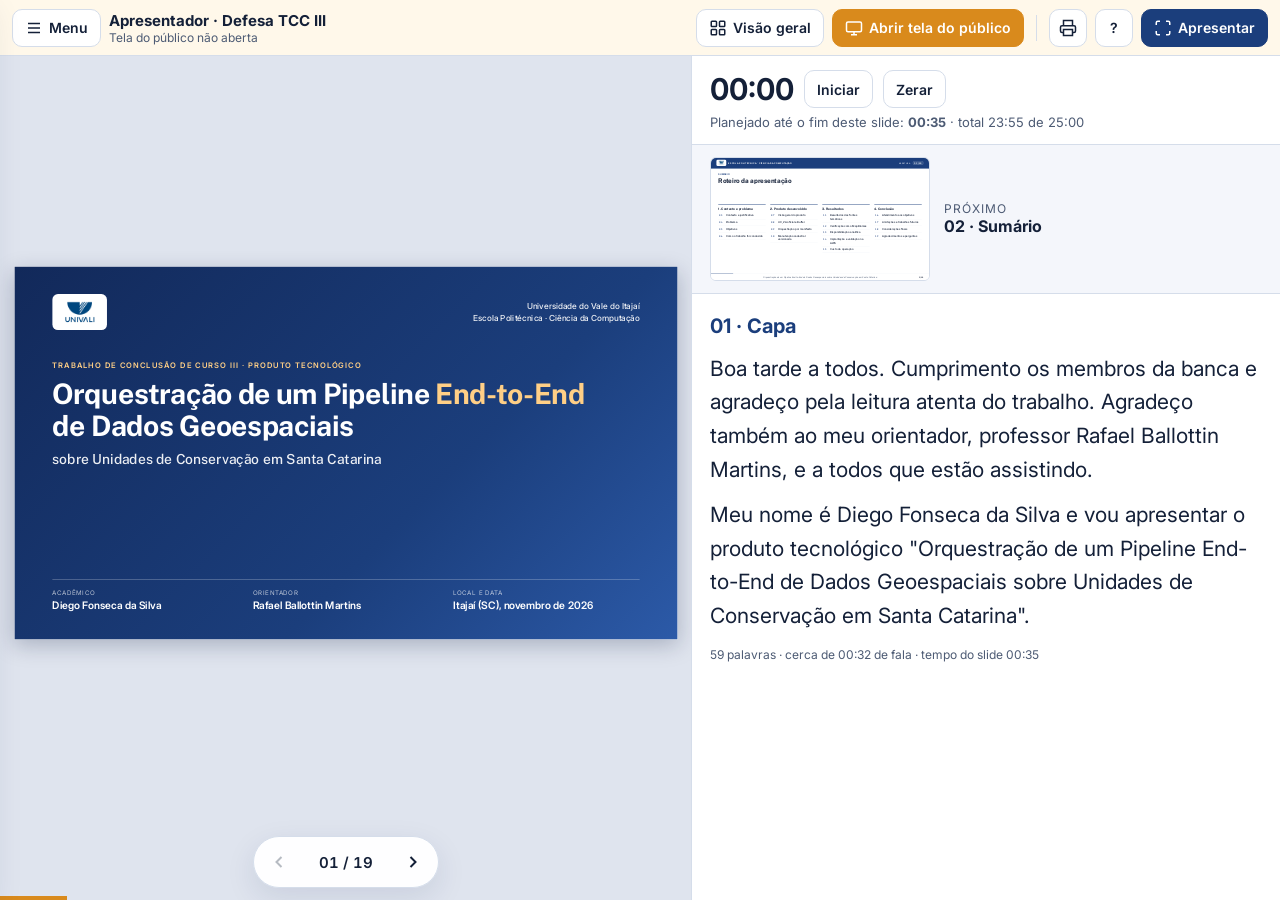
==== apresentador/index.html @ 40470128 "feat: apresentação da defesa do TCC III em HTML - 19 slides em prancheta 16:9 escalável, com menu, s" ====
<!doctype html>
<html lang="pt-BR">
<head>
<meta charset="utf-8">
<base href="../">
<meta name="robots" content="noindex, nofollow">
<meta name="viewport" content="width=device-width, initial-scale=1">
<title>[Apresentador] Defesa TCC III</title>
<link rel="icon" href="assets/img/univali-logo.png">
<link rel="preconnect" href="https://fonts.googleapis.com">
<link rel="preconnect" href="https://fonts.gstatic.com" crossorigin>
<link href="https://fonts.googleapis.com/css2?family=Inter:wght@400;500;600;700&family=JetBrains+Mono:wght@400;500;600&family=Public+Sans:wght@500;600;650;700&display=swap" rel="stylesheet">
<link rel="stylesheet" href="assets/css/deck.css?v=20261123f">
</head>
<body data-mode="presenter">

<!-- ============================== BARRA SUPERIOR ============================== -->
<header class="ui-bar" id="uiBar">
  <button class="ui-btn" id="btnMenu" aria-label="Abrir menu de slides" title="Menu (M)">
    <svg viewBox="0 0 24 24" fill="none" stroke="currentColor" stroke-width="2"><path d="M4 6h16M4 12h16M4 18h16"/></svg><span class="lbl">Menu</span>
  </button>
  <div class="brand">
    <div><b>Apresentador · Defesa TCC III</b><small id="syncState" class="sync">Tela do público não aberta</small></div>
  </div>
  <button class="ui-btn" id="btnGrid" aria-pressed="false" title="Visão geral (G)">
    <svg viewBox="0 0 24 24" fill="none" stroke="currentColor" stroke-width="2"><rect x="3" y="3" width="7" height="7" rx="1"/><rect x="14" y="3" width="7" height="7" rx="1"/><rect x="3" y="14" width="7" height="7" rx="1"/><rect x="14" y="14" width="7" height="7" rx="1"/></svg><span class="lbl">Visão geral</span>
  </button>
  <button class="ui-btn" id="btnAudience" title="Abrir a tela do público em outra janela (O)" style="background:var(--amber);color:#fff;border-color:var(--amber)">
    <svg viewBox="0 0 24 24" fill="none" stroke="currentColor" stroke-width="2"><rect x="2" y="4" width="20" height="13" rx="2"/><path d="M8 21h8M12 17v4"/></svg><span class="lbl">Abrir tela do público</span>
  </button>
  <span class="ui-sep"></span>
  <button class="ui-btn icon hide-sm" id="btnPrint" title="Imprimir ou salvar em PDF">
    <svg viewBox="0 0 24 24" fill="none" stroke="currentColor" stroke-width="2"><path d="M6 9V2h12v7M6 18H4a2 2 0 0 1-2-2v-5a2 2 0 0 1 2-2h16a2 2 0 0 1 2 2v5a2 2 0 0 1-2 2h-2"/><rect x="6" y="14" width="12" height="8"/></svg>
  </button>
  <button class="ui-btn icon" id="btnHelp" title="Atalhos (?)">?</button>
  <button class="ui-btn" id="btnFull" title="Tela cheia (F)" style="background:var(--navy);color:#fff;border-color:var(--navy)">
    <svg viewBox="0 0 24 24" fill="none" stroke="currentColor" stroke-width="2"><path d="M8 3H5a2 2 0 0 0-2 2v3M21 8V5a2 2 0 0 0-2-2h-3M3 16v3a2 2 0 0 0 2 2h3M16 21h3a2 2 0 0 0 2-2v-3"/></svg><span class="lbl">Apresentar</span>
  </button>
</header>

<!-- ============================== PALCO ============================== -->
<main class="stage" id="stage">
  <div class="viewport" id="viewport">
<!-- Slides principais são carregados de ../index.html. Abaixo, apenas os slides de apoio. -->
<!-- =====================================================================
     APÊNDICE · SLIDES DE APOIO PARA A ARGUIÇÃO
     ===================================================================== -->
<section class="slide" data-appendix data-title="Comparação entre produtos" data-section="Apêndice">
  <div class="kicker">Apoio · Seção 1.2.1</div>
  <h1 class="s-title">A proposta complementa as plataformas existentes</h1>
  <div class="s-content">
    <table class="tbl">
      <thead><tr><th>Base</th><th>Responsável</th><th>Uso no produto</th></tr></thead>
      <tbody>
        <tr class="chosen"><th>MapBiomas Alerta e Uso ✓</th><td>Rede MapBiomas</td><td>Série desde 1985 e alertas validados</td></tr>
        <tr class="chosen"><th>PRODES ✓</th><td>INPE</td><td>Desmatamento anual oficial</td></tr>
        <tr class="chosen"><th>FIRMS (MODIS e VIIRS) ✓</th><td>NASA</td><td>Acrescenta o tema fogo</td></tr>
        <tr><th>DETER</th><td>INPE</td><td>Fiscalização, não substitui o PRODES</td></tr>
        <tr><th>TerraBrasilis</th><td>INPE</td><td>Portal de distribuição, não é pipeline</td></tr>
        <tr><th>i3Geo</th><td>MMA</td><td>Visualização, não prepara nem versiona</td></tr>
      </tbody>
    </table>
  </div>
</section>

<section class="slide" data-appendix data-title="Modelo lógico" data-section="Apêndice">
  <div class="kicker">Apoio · Seção 2.1.6</div>
  <h1 class="s-title">Identidade territorial estável, geometrias versionadas</h1>
  <div class="s-content">
    <div class="row grow">
      <figure class="fig" style="flex:1.3">
        <div class="imgbox"><img src="assets/img/figure-2.png" alt="Modelo lógico-relacional do banco de dados com tipos geoespaciais"></div>
        <figcaption><b>Figura 2</b> · Modelo lógico-relacional (Autor, 2026)</figcaption>
      </figure>
      <ul class="list" style="flex:1;justify-content:center">
        <li><span class="b">1</span><p>UC com várias versões geométricas e de entorno</p></li>
        <li><span class="b">2</span><p>Recortes ligados à UC, à ZA ou ao Buffer</p></li>
        <li><span class="b">3</span><p>Auditoria fora do contrato público</p></li>
      </ul>
    </div>
  </div>
</section>

<section class="slide" data-appendix data-title="DAGs no Airflow" data-section="Apêndice">
  <div class="kicker">Apoio · Seção 2.2.2</div>
  <h1 class="s-title">Doze DAGs, dois regimes complementares</h1>
  <div class="s-content">
    <figure class="fig grow">
      <div class="imgbox"><img src="assets/img/figure-8.png" alt="Visão geral da interface do Apache Airflow com as DAGs do produto"></div>
      <figcaption><b>Figura 8</b> · Visão geral da interface do Airflow (Autor, 2026)</figcaption>
    </figure>
  </div>
</section>

<section class="slide" data-appendix data-title="Qualidade e rastreabilidade" data-section="Apêndice">
  <div class="kicker">Apoio · Seção 3.6</div>
  <h1 class="s-title">Cada carga informa o que entrou e por que houve descarte</h1>
  <div class="s-content">
    <div class="row grow">
      <figure class="fig" style="flex:1.1">
        <div class="imgbox"><img src="assets/img/figure-16.png" alt="Dicionário de dados das bases de envio na interface web"></div>
        <figcaption><b>Figura 16</b> · Dicionário de dados das bases de envio (Autor, 2026)</figcaption>
      </figure>
      <ul class="list" style="flex:1;justify-content:center">
        <li><span class="b">1</span><p>Formato, CRS e geometria validados na entrada</p></li>
        <li><span class="b">2</span><p>summary.json com lidos, inseridos e descartados</p></li>
        <li><span class="b">3</span><p>Correlação da solicitação até o evento cadastral</p></li>
      </ul>
    </div>
  </div>
</section>

<section class="slide" data-appendix data-title="Importação com máquina desligada" data-section="Apêndice">
  <div class="kicker">Apoio · Seção 3.8.1</div>
  <h1 class="s-title">A API aceita a importação e liga o processamento</h1>
  <div class="s-content">
    <figure class="fig grow">
      <div class="imgbox"><img src="assets/img/figure-21.png" alt="Diagrama de sequência da importação cadastral com a máquina de processamento desligada"></div>
      <figcaption><b>Figura 21</b> · Importação cadastral com a máquina de processamento desligada (Autor, 2026)</figcaption>
    </figure>
  </div>
</section>

<section class="slide" data-appendix data-title="Composição do custo" data-section="Apêndice">
  <div class="kicker">Apoio · Quadro 28 · preços de 30/09/2026</div>
  <h1 class="s-title">O custo vai além da máquina de processamento</h1>
  <div class="s-content">
    <table class="tbl">
      <thead><tr><th>Componente</th><th style="text-align:right">US$/mês</th></tr></thead>
      <tbody>
        <tr><td>Máquina de serviço t3a.small contínua</td><td class="num">18,97</td></tr>
        <tr><td>RDS PostgreSQL/PostGIS + IPv4</td><td class="num">16,79</td></tr>
        <tr><td>Disco de processamento 100 GB</td><td class="num">8,00</td></tr>
        <tr><td>Processamento t3a.large, cerca de 50 h</td><td class="num">4,01</td></tr>
        <tr><td>Armazenamento do banco 20 GB</td><td class="num">2,30</td></tr>
        <tr><td>Domínio, DNS e CloudFront</td><td class="num">1,83</td></tr>
        <tr><td>S3 e imagens, logs e alertas</td><td class="num">1,80</td></tr>
      </tbody>
      <tfoot><tr><td>Total estimado (câmbio R$ 5,50)</td><td class="num">53,70</td></tr></tfoot>
    </table>
  </div>
</section>

<section class="slide" data-appendix data-title="Tempos da carga de referência" data-section="Apêndice">
  <div class="kicker">Apoio · Seção 3.8.5</div>
  <h1 class="s-title">Inclusão de uma UC nova na AWS, em 04/10/2026</h1>
  <div class="s-content">
    <div class="cards c4">
      <div class="metric"><div class="num">2 <small>min</small> 37 <small>s</small></div><div class="lbl">MapBiomas Alerta</div></div>
      <div class="metric"><div class="num">8 <small>min</small> 22 <small>s</small></div><div class="lbl">FIRMS, recruzamento</div></div>
      <div class="metric"><div class="num">21 <small>min</small> 58 <small>s</small></div><div class="lbl">PRODES</div></div>
      <div class="metric"><div class="num">64 <small>min</small> 6 <small>s</small></div><div class="lbl">MapBiomas Uso</div></div>
    </div>
    <div class="callout navy"><p>71 min 16 s da Bronze à última sincronização, com os temas em paralelo.</p></div>
    <p class="note">O MapBiomas incluiu a geração inicial da Silver. Em 01/11/2026, o cadastro completo entrou num único lote de 174 UCs.</p>
  </div>
</section>

<section class="slide" data-appendix data-title="Consumo no Power BI" data-section="Apêndice">
  <div class="kicker">Apoio · Seção 3.7.3</div>
  <h1 class="s-title">A preparação territorial ocorre antes da visualização</h1>
  <div class="s-content">
    <figure class="fig grow">
      <div class="imgbox"><img src="assets/img/BI.png" alt="Painel Power BI consumindo os resultados geoespaciais preparados"></div>
      <figcaption>Painel Power BI conectado às views do schema reporting</figcaption>
    </figure>
  </div>
</section>

  </div>
</main>

<!-- ============================== NAVEGAÇÃO ============================== -->
<div class="nav-pill" id="navPill">
  <button id="btnPrev" aria-label="Slide anterior"><svg viewBox="0 0 24 24" fill="none" stroke="currentColor" stroke-width="2.4"><path d="M15 18l-6-6 6-6"/></svg></button>
  <span class="count" id="counter">01 / 19</span>
  <button id="btnNext" aria-label="Próximo slide"><svg viewBox="0 0 24 24" fill="none" stroke="currentColor" stroke-width="2.4"><path d="M9 18l6-6-6-6"/></svg></button>
</div>
<div class="progress" id="progress"></div>

<div class="scrim" id="scrim"></div>
<aside class="drawer" id="drawer" aria-label="Menu de slides">
  <header><b>Slides</b><button class="ui-btn icon" id="btnCloseMenu" aria-label="Fechar menu">✕</button></header>
  <nav id="drawerNav"></nav>
  <div class="foot">Atalhos: tecla <kbd>?</kbd></div>
</aside>

<section class="overview" id="overview" aria-label="Visão geral"><div class="grid" id="overviewGrid"></div></section>


<aside class="notes-panel" id="notesPanel" aria-label="Roteiro do apresentador">
  <div class="notes-head">
    <div class="timer-row">
      <span class="clock" id="clock">00:00</span>
      <button class="ui-btn" id="btnTimer">Iniciar</button>
      <button class="ui-btn" id="btnTimerReset">Zerar</button>
    </div>
    <div class="budget" id="budget"></div>
  </div>
  <div class="next-wrap" id="nextBox"></div>
  <div class="notes-body" id="notesBody"></div>
</aside>

<div class="lightbox" id="lightbox" role="dialog" aria-modal="true" aria-label="Imagem em tela cheia">
  <div class="lb-top">
    <span class="lb-cap" id="lbCap"></span>
    <button class="ui-btn" id="lbOut" aria-label="Diminuir zoom">−</button>
    <button class="ui-btn" id="lbReset">Ajustar</button>
    <button class="ui-btn" id="lbIn" aria-label="Aumentar zoom">+</button>
    <a class="ui-btn" id="lbOpen" target="_blank" rel="noopener">Abrir original</a>
    <button class="ui-btn lb-close" id="lbClose" aria-label="Fechar imagem (Esc)">✕</button>
  </div>
  <div class="lb-canvas" id="lbCanvas"><img id="lbImg" alt=""></div>
  <div class="lb-hint">Roda do mouse ou + / − para zoom · arraste para mover · duplo clique alterna zoom · Esc ou ✕ para voltar</div>
</div>

<div class="help" id="help">
  <div class="card">
    <h3>Atalhos</h3>
    <table>
      <tr><td><kbd>→</kbd> <kbd>Espaço</kbd> <kbd>PgDn</kbd></td><td>Próximo slide</td></tr>
      <tr><td><kbd>←</kbd> <kbd>PgUp</kbd></td><td>Slide anterior</td></tr>
      <tr><td><kbd>Home</kbd> / <kbd>End</kbd></td><td>Primeiro / último slide principal</td></tr>
      <tr><td><kbd>S</kbd></td><td>Ir ao sumário</td></tr>
      <tr><td><kbd>M</kbd></td><td>Menu de slides</td></tr>
      <tr><td><kbd>G</kbd></td><td>Visão geral</td></tr>
      <tr><td><kbd>F</kbd></td><td>Tela cheia</td></tr>
      <tr><td><kbd>O</kbd></td><td>Abrir a tela do público (sincronizada)</td></tr>
      <tr><td><kbd>T</kbd></td><td>Iniciar ou pausar o cronômetro</td></tr>
      <tr><td><kbd>A</kbd> + número + <kbd>Enter</kbd></td><td>Ir a um slide de apoio (ex.: A3)</td></tr>
                        <tr><td><kbd>Esc</kbd></td><td>Fechar imagem, menu ou painel</td></tr>
      <tr><td>Clique na figura</td><td>Abre em tela cheia com zoom</td></tr>
    </table>
    <p style="margin:14px 0 0;font-size:14px;color:var(--muted)">Digite um número e Enter para ir direto ao slide.</p>
  </div>
</div>

<script src="apresentador/roteiro.js?v=20261123f"></script>
<script src="assets/js/deck.js?v=20261123f"></script>
</body>
</html>
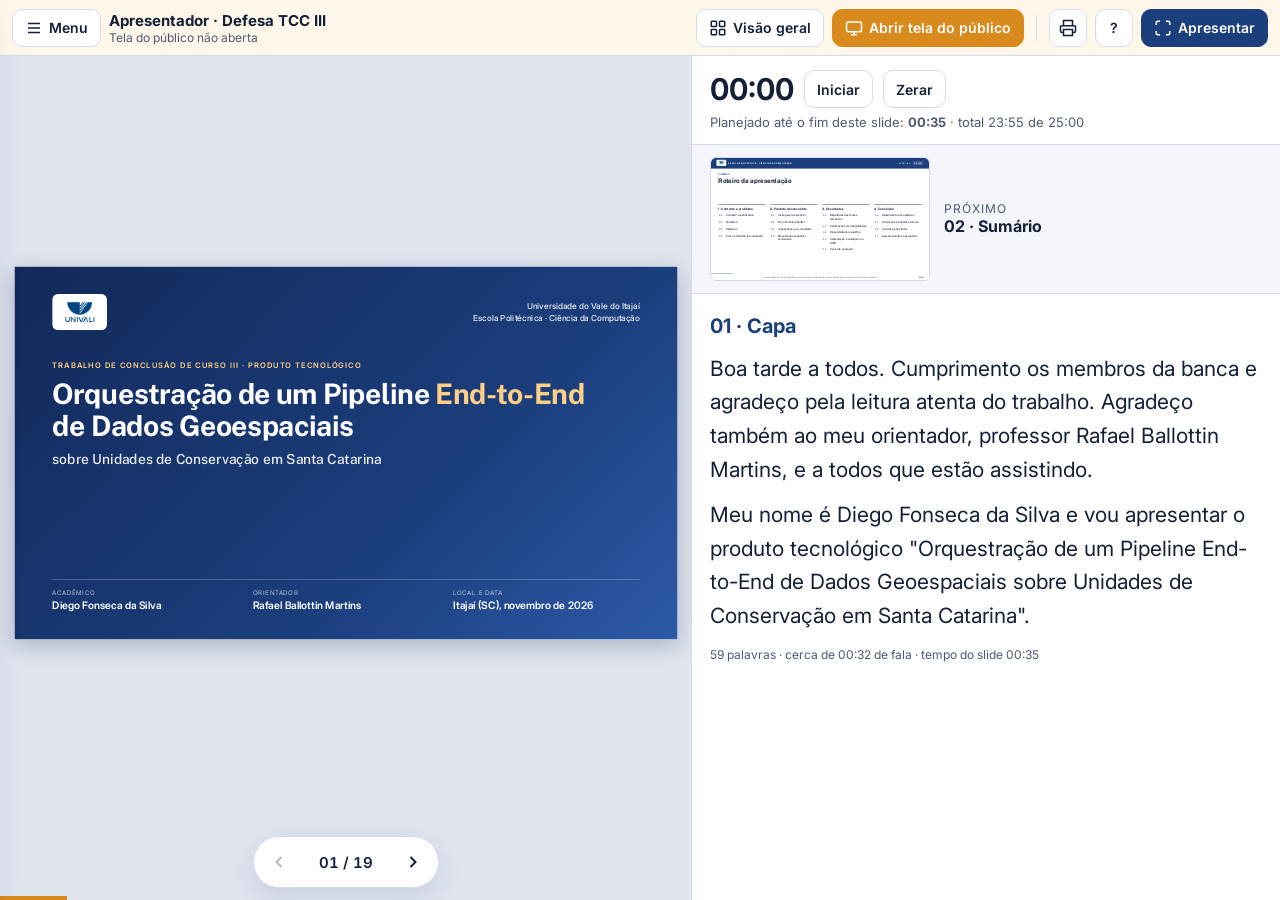
==== commit c59eadcd: "Cola: origem das áreas do GEE (slide 12) e calculadora na estimativa da proposta (slide 15) Co-Autho" ====
--- a/apresentador/index.html
+++ b/apresentador/index.html
@@ -10,7 +10,7 @@
 <link rel="preconnect" href="https://fonts.googleapis.com">
 <link rel="preconnect" href="https://fonts.gstatic.com" crossorigin>
 <link href="https://fonts.googleapis.com/css2?family=Inter:wght@400;500;600;700&family=JetBrains+Mono:wght@400;500;600&family=Public+Sans:wght@500;600;650;700&display=swap" rel="stylesheet">
-<link rel="stylesheet" href="assets/css/deck.css?v=20261123f">
+<link rel="stylesheet" href="assets/css/deck.css?v=20261125a">
 </head>
 <body data-mode="presenter">
 
@@ -235,7 +235,8 @@
   </div>
 </div>
 
-<script src="apresentador/roteiro.js?v=20261123f"></script>
-<script src="assets/js/deck.js?v=20261123f"></script>
+<script src="apresentador/roteiro.js?v=20261125a"></script>
+<script src="apresentador/cola.js?v=20261125b"></script>
+<script src="assets/js/deck.js?v=20261125a"></script>
 </body>
 </html>
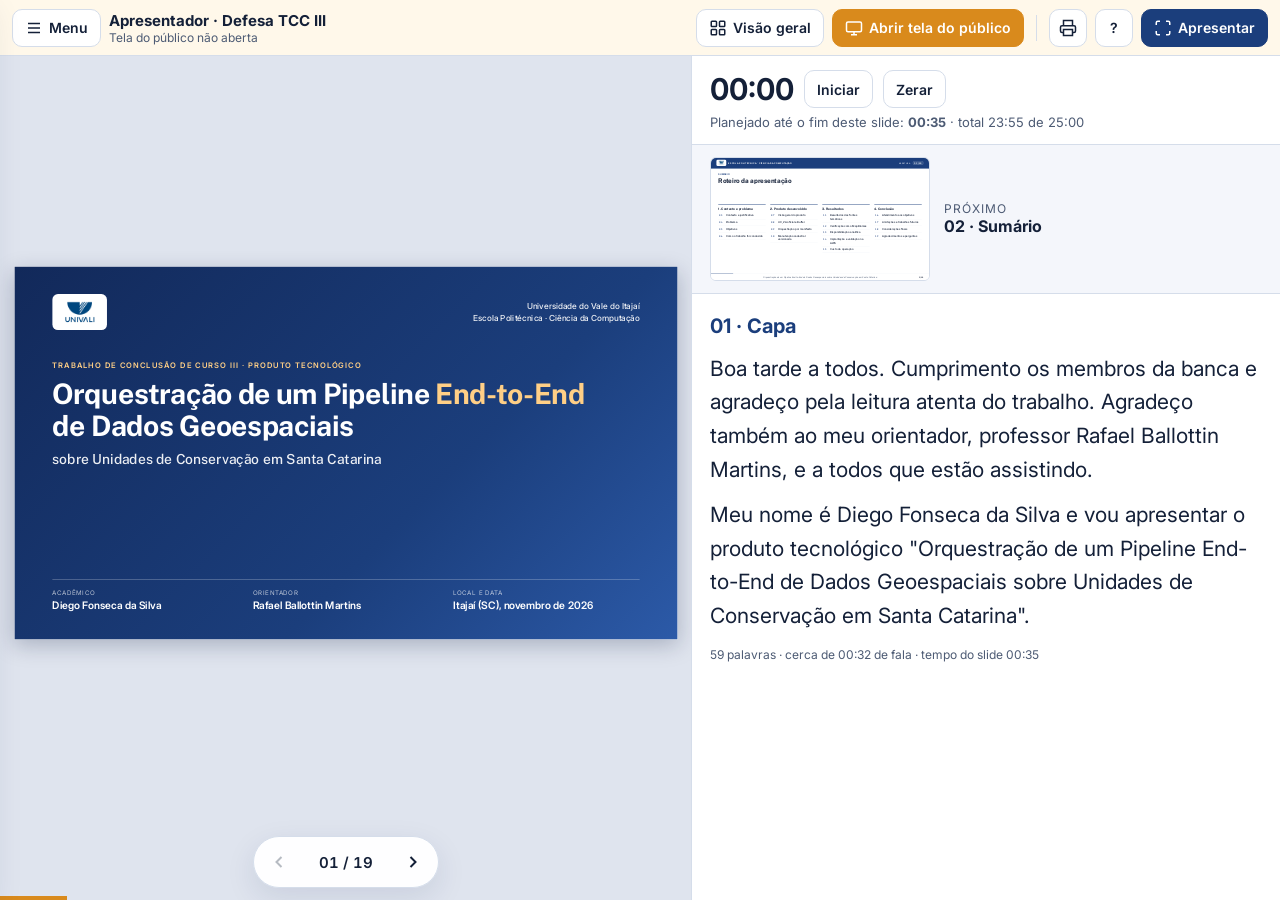
==== commit a7af2435: "Cola do slide 12: fala direta sobre a diferença de metodologia Co-Authored-By: Claude Opus 5.5 <nore" ====
--- a/apresentador/index.html
+++ b/apresentador/index.html
@@ -236,7 +236,7 @@
 </div>
 
 <script src="apresentador/roteiro.js?v=20261125a"></script>
-<script src="apresentador/cola.js?v=20261125b"></script>
+<script src="apresentador/cola.js?v=20261125c"></script>
 <script src="assets/js/deck.js?v=20261125a"></script>
 </body>
 </html>
